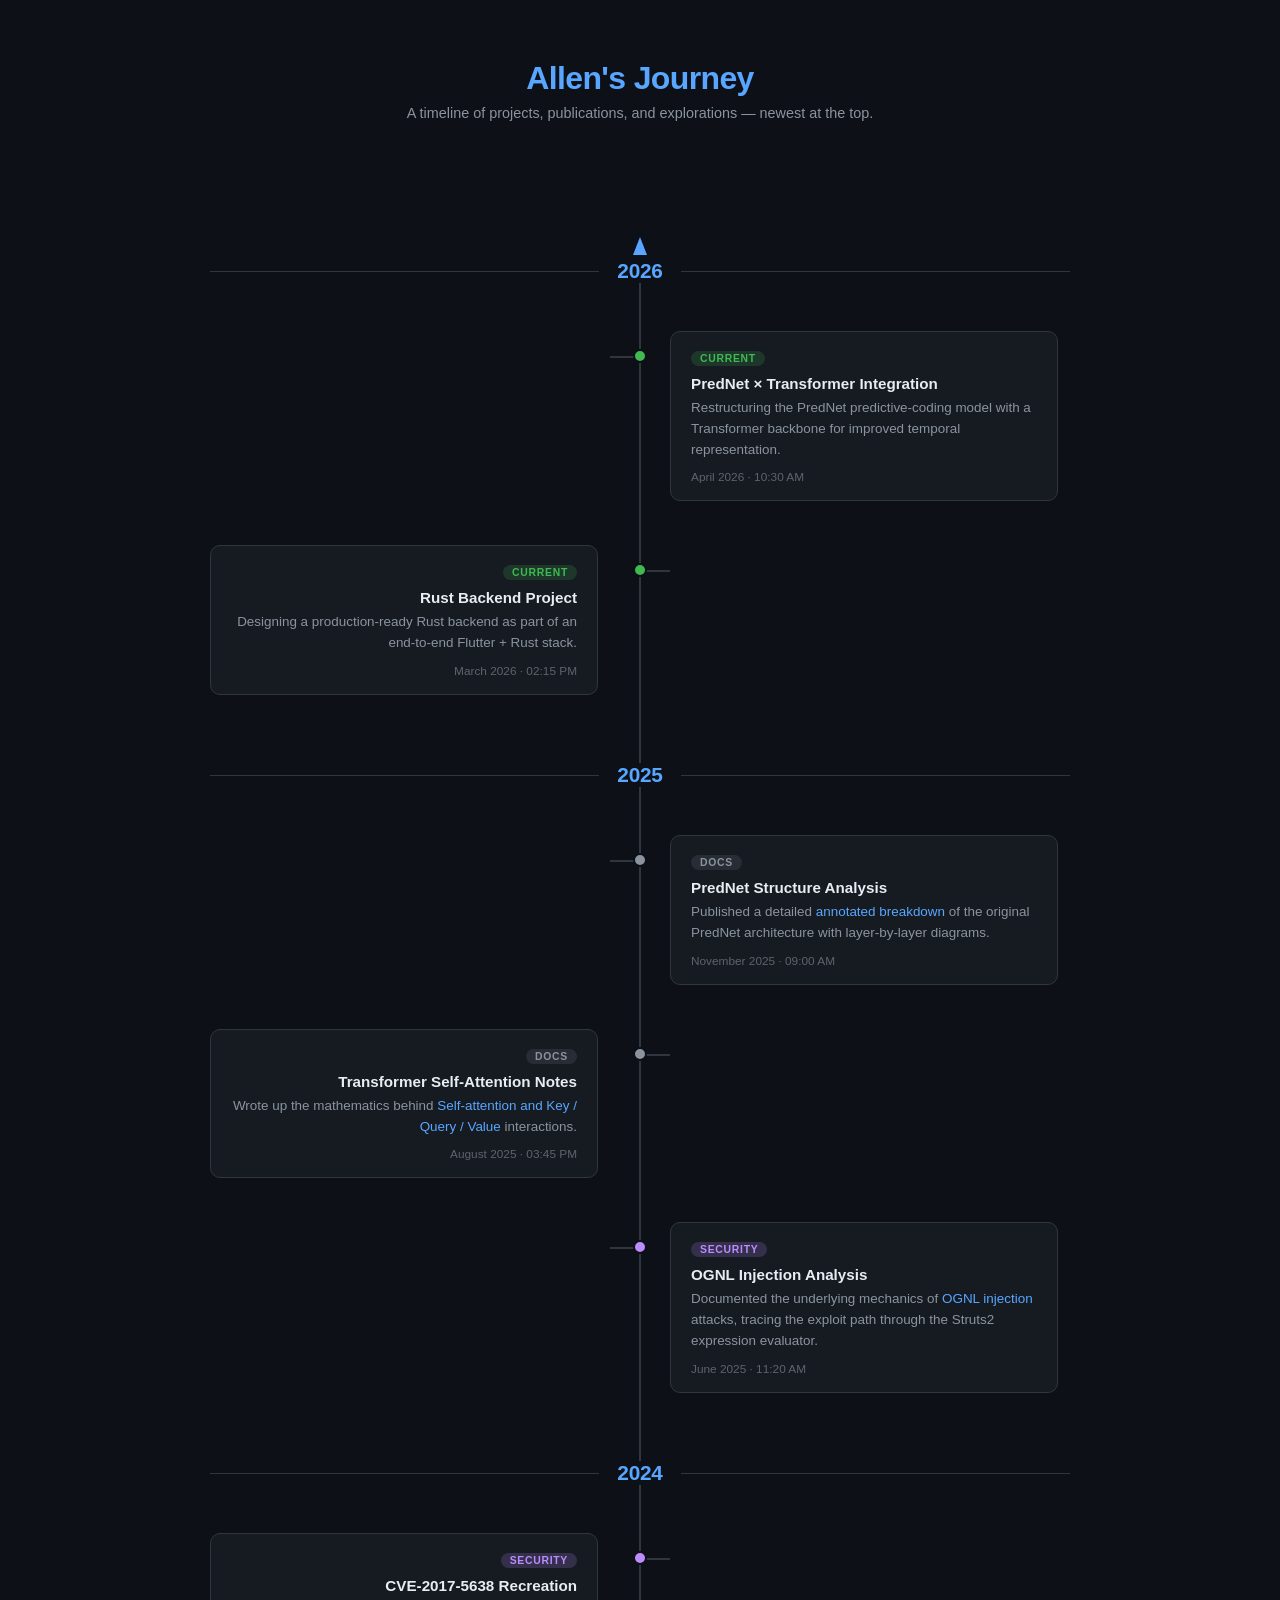
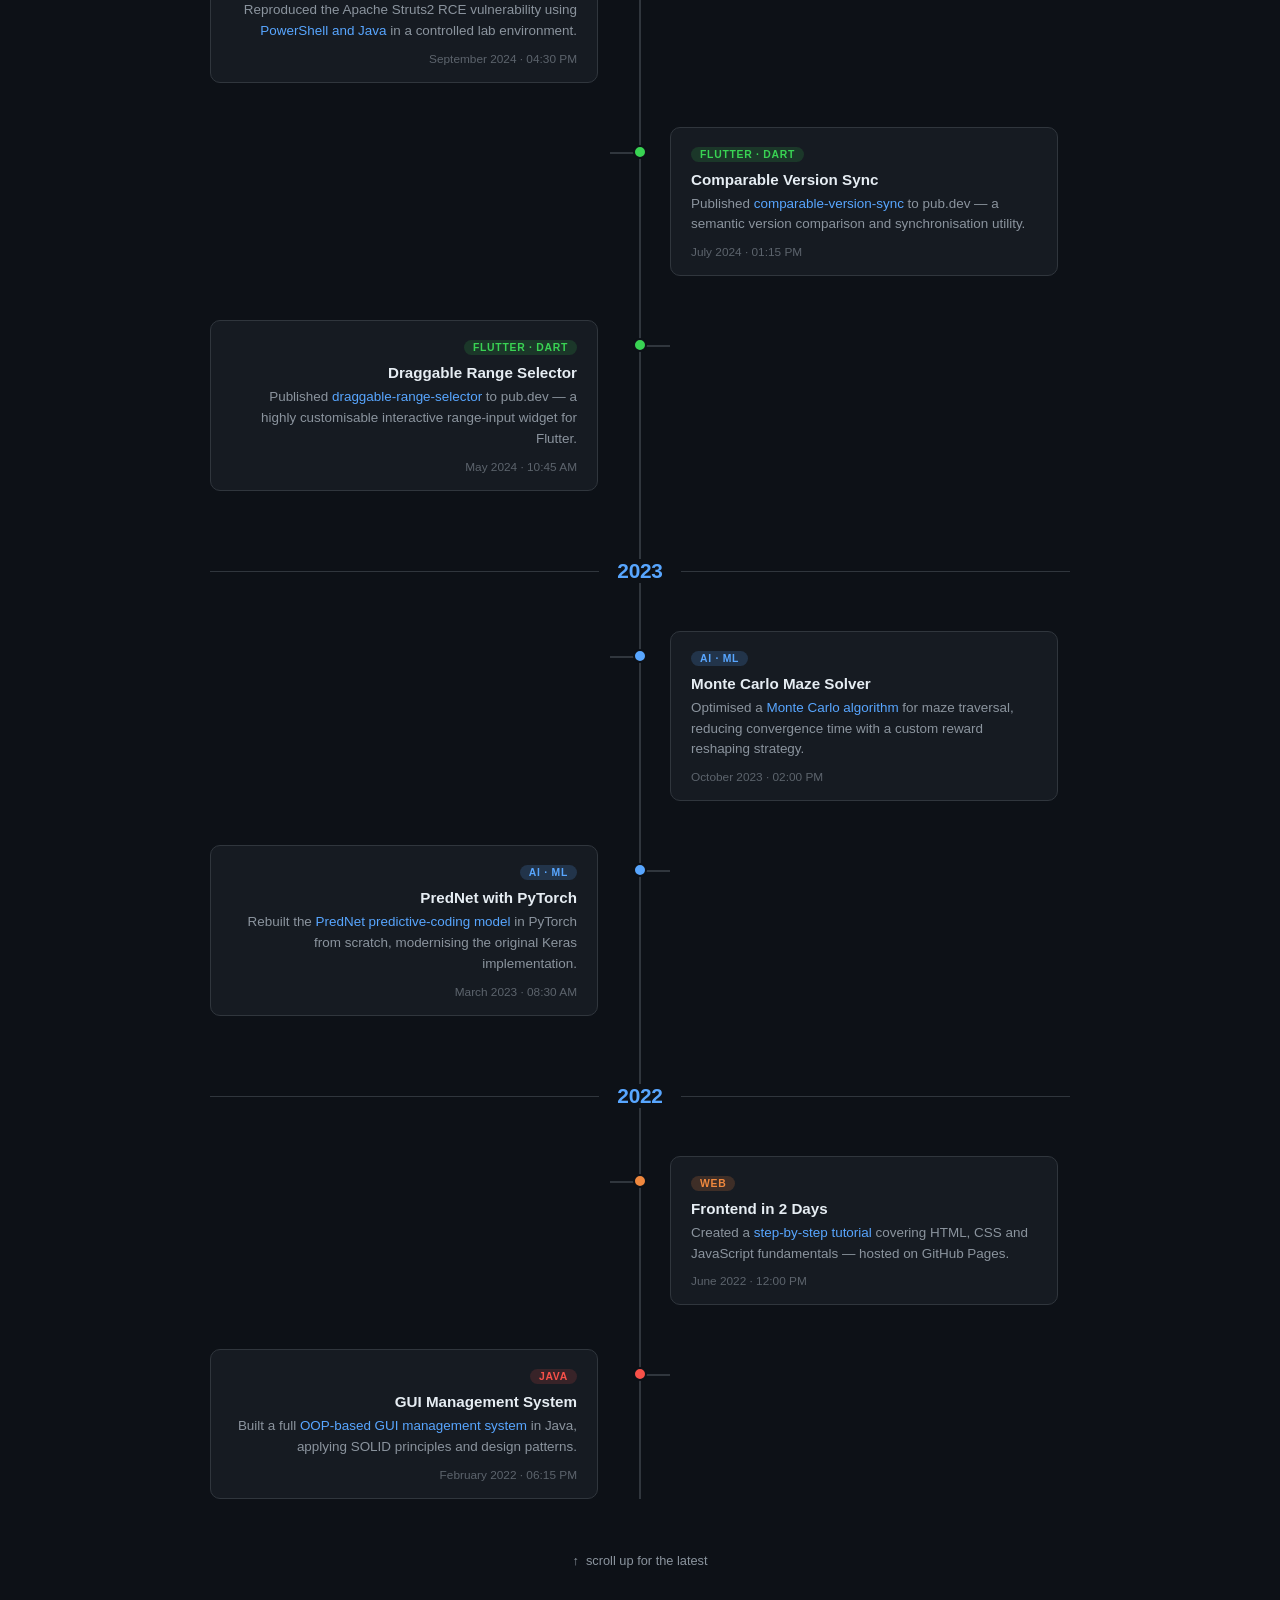
==== Timeline/timeline.html @ 2f01b24b "feat(timeline): add initial timeline HTML structure" ====
<!DOCTYPE html>
<html lang="en">
<head>
  <meta charset="UTF-8" />
  <meta name="viewport" content="width=device-width, initial-scale=1.0" />
  <title>Allen's Timeline</title>
  <style>
    :root {
      --bg:       #0d1117;
      --surface:  #161b22;
      --border:   #30363d;
      --text:     #e6edf3;
      --muted:    #8b949e;
      --accent:   #58a6ff;
      --green:    #3fb950;
      --orange:   #f0883e;
      --purple:   #bc8cff;
      --red:      #f85149;
      --teal:     #39d353;
    }

    *, *::before, *::after { box-sizing: border-box; margin: 0; padding: 0; }

    body {
      background: var(--bg);
      color: var(--text);
      font-family: -apple-system, BlinkMacSystemFont, "Segoe UI", Roboto, sans-serif;
      min-height: 100vh;
      padding: 0 20px 100px;
    }

    /* ── Header ── */
    .page-header {
      text-align: center;
      padding: 60px 0 70px;
    }
    .page-header h1 {
      font-size: 2rem;
      color: var(--accent);
      letter-spacing: -0.02em;
    }
    .page-header p {
      margin-top: 8px;
      color: var(--muted);
      font-size: 0.9rem;
    }

    /* ── Timeline wrapper ── */
    .timeline {
      position: relative;
      max-width: 860px;
      margin: 0 auto;

      /* The vertical spine */
      --spine-left: 50%;
    }

    /* Spine line */
    .timeline::before {
      content: "";
      position: absolute;
      top: 0; bottom: 0;
      left: var(--spine-left);
      width: 2px;
      background: var(--border);
      transform: translateX(-50%);
    }

    /* ↑ Arrow at the very top */
    .timeline-arrow {
      position: absolute;
      top: -22px;
      left: var(--spine-left);
      transform: translateX(-50%);
      width: 0; height: 0;
      border-left:  7px solid transparent;
      border-right: 7px solid transparent;
      border-bottom: 18px solid var(--accent);
    }

    /* ── Individual items ── */
    /*
      HOW TO ADD A NEW ITEM
      ─────────────────────
      Copy one of the blocks below and paste it ABOVE the existing ones
      (newest items go at the top).

      Use  class="timeline-item right"  →  content on the RIGHT side
      Use  class="timeline-item left"   →  content on the LEFT side

      Change the dot colour with  style="--dot: #yourcolor"
      Pick a tag class: .tag-current  .tag-ai  .tag-web
                        .tag-security .tag-mobile .tag-systems .tag-docs
    */
    .timeline-item {
      position: relative;
      display: flex;
      align-items: flex-start;
      margin-bottom: 44px;
      /* Entrance animation (JS adds .visible) */
      opacity: 0;
      transform: translateY(18px);
      transition: opacity 0.45s ease, transform 0.45s ease;
    }
    .timeline-item.visible {
      opacity: 1;
      transform: translateY(0);
    }

    /* Dot on the spine */
    .timeline-dot {
      --dot: var(--accent);
      position: absolute;
      left: var(--spine-left);
      top: 18px;
      width: 14px; height: 14px;
      border-radius: 50%;
      background: var(--dot);
      border: 2px solid var(--bg);
      transform: translateX(-50%);
      z-index: 1;
      transition: transform 0.2s;
    }
    .timeline-item:hover .timeline-dot { transform: translateX(-50%) scale(1.35); }

    /* Content card */
    .timeline-content {
      width: calc(50% - 42px);
      background: var(--surface);
      border: 1px solid var(--border);
      border-radius: 10px;
      padding: 16px 20px;
      transition: border-color 0.2s, box-shadow 0.2s;
    }
    .timeline-content:hover {
      border-color: var(--accent);
      box-shadow: 0 0 0 1px var(--accent)22;
    }

    /* RIGHT side: card sits to the right of the spine */
    .timeline-item.right .timeline-content { margin-left: calc(50% + 30px); }

    /* LEFT side: card sits to the left of the spine */
    .timeline-item.left  .timeline-content { margin-right: calc(50% + 30px); text-align: right; }

    /* Connector line (card → dot) */
    .timeline-content::before {
      content: "";
      position: absolute;
      top: 25px;
      height: 2px;
      width: 30px;
      background: var(--border);
    }
    .timeline-item.right .timeline-content::before { left: calc(50% - 30px); }
    .timeline-item.left  .timeline-content::before { right: calc(50% - 30px); }

    /* ── Tags ── */
    .tag {
      display: inline-block;
      font-size: 0.65rem;
      font-weight: 700;
      text-transform: uppercase;
      letter-spacing: 0.07em;
      padding: 2px 9px;
      border-radius: 20px;
      margin-bottom: 9px;
    }
    .tag-current  { background: rgba(63,185,80,.18);  color: var(--green);  }
    .tag-ai       { background: rgba(88,166,255,.18); color: var(--accent); }
    .tag-web      { background: rgba(240,136,62,.18); color: var(--orange); }
    .tag-security { background: rgba(188,140,255,.18);color: var(--purple); }
    .tag-mobile   { background: rgba(57,211,83,.15);  color: var(--teal);   }
    .tag-systems  { background: rgba(248,81,73,.15);  color: var(--red);    }
    .tag-docs     { background: rgba(139,148,158,.15);color: var(--muted);  }

    .timeline-content h3 {
      font-size: 0.95rem;
      font-weight: 600;
      margin-bottom: 6px;
    }
    .timeline-content p {
      font-size: 0.84rem;
      color: var(--muted);
      line-height: 1.55;
    }
    .timeline-content a {
      color: var(--accent);
      text-decoration: none;
    }
    .timeline-content a:hover { text-decoration: underline; }

    .timeline-date {
      margin-top: 10px;
      font-size: 0.74rem;
      color: var(--muted);
      opacity: 0.6;
    }

    /* ── Year separator ── */
    .timeline-year {
      position: relative;
      margin: 68px 0 48px;
      text-align: center;
      opacity: 0;
      transform: translateY(18px);
      transition: opacity 0.45s ease 0.1s, transform 0.45s ease 0.1s;
    }
    .timeline-year.visible {
      opacity: 1;
      transform: translateY(0);
    }

    .timeline-year-label {
      display: inline-block;
      font-size: 1.3rem;
      font-weight: 700;
      color: var(--accent);
      background: var(--bg);
      padding: 0 18px;
      position: relative;
      z-index: 2;
      letter-spacing: -0.01em;
    }

    .timeline-year::before {
      content: "";
      position: absolute;
      top: 50%;
      left: 0; right: 0;
      height: 1px;
      background: var(--border);
      z-index: 1;
    }

    /* ── End label ── */
    .timeline-end {
      text-align: center;
      margin-top: 10px;
      color: var(--muted);
      font-size: 0.8rem;
      padding-top: 10px;
    }

    /* ── Scroll-to-top button ── */
    #back-to-top {
      position: fixed;
      bottom: 28px; right: 28px;
      width: 42px; height: 42px;
      border-radius: 50%;
      background: var(--accent);
      color: #000;
      font-size: 1.1rem;
      border: none;
      cursor: pointer;
      display: flex; align-items: center; justify-content: center;
      opacity: 0;
      pointer-events: none;
      transition: opacity 0.3s, transform 0.2s;
      z-index: 999;
    }
    #back-to-top.show { opacity: 1; pointer-events: auto; }
    #back-to-top:hover { transform: scale(1.1); }

    /* ── Mobile: single column ── */
    @media (max-width: 580px) {
      .timeline { --spine-left: 22px; }
      .timeline-item.right .timeline-content,
      .timeline-item.left  .timeline-content {
        margin-left: 50px;
        margin-right: 0;
        width: calc(100% - 50px);
        text-align: left;
      }
      .timeline-item.right .timeline-content::before,
      .timeline-item.left  .timeline-content::before {
        left: -30px; right: auto;
      }
    }
  </style>
</head>
<body>

<header class="page-header">
  <h1>Allen's Journey</h1>
  <p>A timeline of projects, publications, and explorations — newest at the top.</p>
</header>

<div class="timeline">
  <div class="timeline-arrow"></div>

  <!-- ╔══════════════════════════════════════════════╗
       ║  HOW TO ADD ITEMS:                          ║
       ║  1. Find or create a year section            ║
       ║  2. Paste a block with class="right/left"   ║
       ║  3. Fill: date, time, tag, title, description║
       ║  Use: data-year="2026" on the outer div     ║
       ╚══════════════════════════════════════════════╝ -->

  <!-- ════════════════════════════════════════════ 2026 ════════════════════════════════════════════ -->
  <div class="timeline-year visible" data-year="2026">
    <div class="timeline-year-label">2026</div>
  </div>

  <div class="timeline-item right" data-year="2026">
    <div class="timeline-dot" style="--dot: var(--green)"></div>
    <div class="timeline-content">
      <span class="tag tag-current">Current</span>
      <h3>PredNet × Transformer Integration</h3>
      <p>Restructuring the PredNet predictive-coding model with a Transformer backbone for improved temporal representation.</p>
      <div class="timeline-date">April 2026 · 10:30 AM</div>
    </div>
  </div>

  <div class="timeline-item left" data-year="2026">
    <div class="timeline-dot" style="--dot: var(--green)"></div>
    <div class="timeline-content">
      <span class="tag tag-current">Current</span>
      <h3>Rust Backend Project</h3>
      <p>Designing a production-ready Rust backend as part of an end-to-end Flutter + Rust stack.</p>
      <div class="timeline-date">March 2026 · 02:15 PM</div>
    </div>
  </div>

  <!-- ════════════════════════════════════════════ 2025 ════════════════════════════════════════════ -->
  <div class="timeline-year" data-year="2025">
    <div class="timeline-year-label">2025</div>
  </div>

  <div class="timeline-item right" data-year="2025">
    <div class="timeline-dot" style="--dot: var(--muted)"></div>
    <div class="timeline-content">
      <span class="tag tag-docs">Docs</span>
      <h3>PredNet Structure Analysis</h3>
      <p>Published a detailed <a href="https://github.com/AIPEAC/PredNet-with-Transformer/blob/main/_docs/Original_Prenet_Design.pdf" target="_blank">annotated breakdown</a> of the original PredNet architecture with layer-by-layer diagrams.</p>
      <div class="timeline-date">November 2025 · 09:00 AM</div>
    </div>
  </div>

  <div class="timeline-item left" data-year="2025">
    <div class="timeline-dot" style="--dot: var(--muted)"></div>
    <div class="timeline-content">
      <span class="tag tag-docs">Docs</span>
      <h3>Transformer Self-Attention Notes</h3>
      <p>Wrote up the mathematics behind <a href="AI_architectures/Transformer.md" target="_blank">Self-attention and Key / Query / Value</a> interactions.</p>
      <div class="timeline-date">August 2025 · 03:45 PM</div>
    </div>
  </div>

  <div class="timeline-item right" data-year="2025">
    <div class="timeline-dot" style="--dot: var(--purple)"></div>
    <div class="timeline-content">
      <span class="tag tag-security">Security</span>
      <h3>OGNL Injection Analysis</h3>
      <p>Documented the underlying mechanics of <a href="https://github.com/AIPEACS/SC3010-Computer-Security/" target="_blank">OGNL injection</a> attacks, tracing the exploit path through the Struts2 expression evaluator.</p>
      <div class="timeline-date">June 2025 · 11:20 AM</div>
    </div>
  </div>

  <!-- ════════════════════════════════════════════ 2024 ════════════════════════════════════════════ -->
  <div class="timeline-year" data-year="2024">
    <div class="timeline-year-label">2024</div>
  </div>

  <div class="timeline-item left" data-year="2024">
    <div class="timeline-dot" style="--dot: var(--purple)"></div>
    <div class="timeline-content">
      <span class="tag tag-security">Security</span>
      <h3>CVE-2017-5638 Recreation</h3>
      <p>Reproduced the Apache Struts2 RCE vulnerability using <a href="https://github.com/AIPEACS/SC3010-Computer-Security" target="_blank">PowerShell and Java</a> in a controlled lab environment.</p>
      <div class="timeline-date">September 2024 · 04:30 PM</div>
    </div>
  </div>

  <div class="timeline-item right" data-year="2024">
    <div class="timeline-dot" style="--dot: var(--teal)"></div>
    <div class="timeline-content">
      <span class="tag tag-mobile">Flutter · Dart</span>
      <h3>Comparable Version Sync</h3>
      <p>Published <a href="https://github.com/AIPEAC/comparable-version-sync" target="_blank">comparable-version-sync</a> to pub.dev — a semantic version comparison and synchronisation utility.</p>
      <div class="timeline-date">July 2024 · 01:15 PM</div>
    </div>
  </div>

  <div class="timeline-item left" data-year="2024">
    <div class="timeline-dot" style="--dot: var(--teal)"></div>
    <div class="timeline-content">
      <span class="tag tag-mobile">Flutter · Dart</span>
      <h3>Draggable Range Selector</h3>
      <p>Published <a href="https://github.com/AIPEAC/draggable-range-selector" target="_blank">draggable-range-selector</a> to pub.dev — a highly customisable interactive range-input widget for Flutter.</p>
      <div class="timeline-date">May 2024 · 10:45 AM</div>
    </div>
  </div>

  <!-- ════════════════════════════════════════════ 2023 ════════════════════════════════════════════ -->
  <div class="timeline-year" data-year="2023">
    <div class="timeline-year-label">2023</div>
  </div>

  <div class="timeline-item right" data-year="2023">
    <div class="timeline-dot" style="--dot: var(--accent)"></div>
    <div class="timeline-content">
      <span class="tag tag-ai">AI · ML</span>
      <h3>Monte Carlo Maze Solver</h3>
      <p>Optimised a <a href="https://github.com/AIPEACS/SC3000-AI/blob/main/README.md#notable-developments" target="_blank">Monte Carlo algorithm</a> for maze traversal, reducing convergence time with a custom reward reshaping strategy.</p>
      <div class="timeline-date">October 2023 · 02:00 PM</div>
    </div>
  </div>

  <div class="timeline-item left" data-year="2023">
    <div class="timeline-dot" style="--dot: var(--accent)"></div>
    <div class="timeline-content">
      <span class="tag tag-ai">AI · ML</span>
      <h3>PredNet with PyTorch</h3>
      <p>Rebuilt the <a href="https://github.com/AIPEAC/PyTorch-PredNet" target="_blank">PredNet predictive-coding model</a> in PyTorch from scratch, modernising the original Keras implementation.</p>
      <div class="timeline-date">March 2023 · 08:30 AM</div>
    </div>
  </div>

  <!-- ════════════════════════════════════════════ 2022 ════════════════════════════════════════════ -->
  <div class="timeline-year" data-year="2022">
    <div class="timeline-year-label">2022</div>
  </div>

  <div class="timeline-item right" data-year="2022">
    <div class="timeline-dot" style="--dot: var(--orange)"></div>
    <div class="timeline-content">
      <span class="tag tag-web">Web</span>
      <h3>Frontend in 2 Days</h3>
      <p>Created a <a href="https://aipeac.github.io/Frontend-in-2-days/" target="_blank">step-by-step tutorial</a> covering HTML, CSS and JavaScript fundamentals — hosted on GitHub Pages.</p>
      <div class="timeline-date">June 2022 · 12:00 PM</div>
    </div>
  </div>

  <div class="timeline-item left" data-year="2022">
    <div class="timeline-dot" style="--dot: var(--red)"></div>
    <div class="timeline-content">
      <span class="tag tag-systems">Java</span>
      <h3>GUI Management System</h3>
      <p>Built a full <a href="https://github.com/AIPEACS/SC2002-OOP" target="_blank">OOP-based GUI management system</a> in Java, applying SOLID principles and design patterns.</p>
      <div class="timeline-date">February 2022 · 06:15 PM</div>
    </div>
  </div>

</div>

<div class="timeline-end">↑ &nbsp;scroll up for the latest</div>

<!-- Scroll-to-top button -->
<button id="back-to-top" title="Back to top" aria-label="Scroll to top">↑</button>

<script>
  /* ── Entrance animations via IntersectionObserver ── */
  const items = document.querySelectorAll('.timeline-item');
  const years = document.querySelectorAll('.timeline-year');

  const observer = new IntersectionObserver((entries) => {
    entries.forEach(entry => {
      if (entry.isIntersecting) {
        entry.target.classList.add('visible');
      }
    });
  }, { threshold: 0.12 });

  items.forEach(item => observer.observe(item));
  years.forEach(year => observer.observe(year));

  /* ── Scroll-to-top button ── */
  const btn = document.getElementById('back-to-top');

  window.addEventListener('scroll', () => {
    btn.classList.toggle('show', window.scrollY > 320);
  }, { passive: true });

  btn.addEventListener('click', () => {
    window.scrollTo({ top: 0, behavior: 'smooth' });
  });
</script>

</body>
</html>
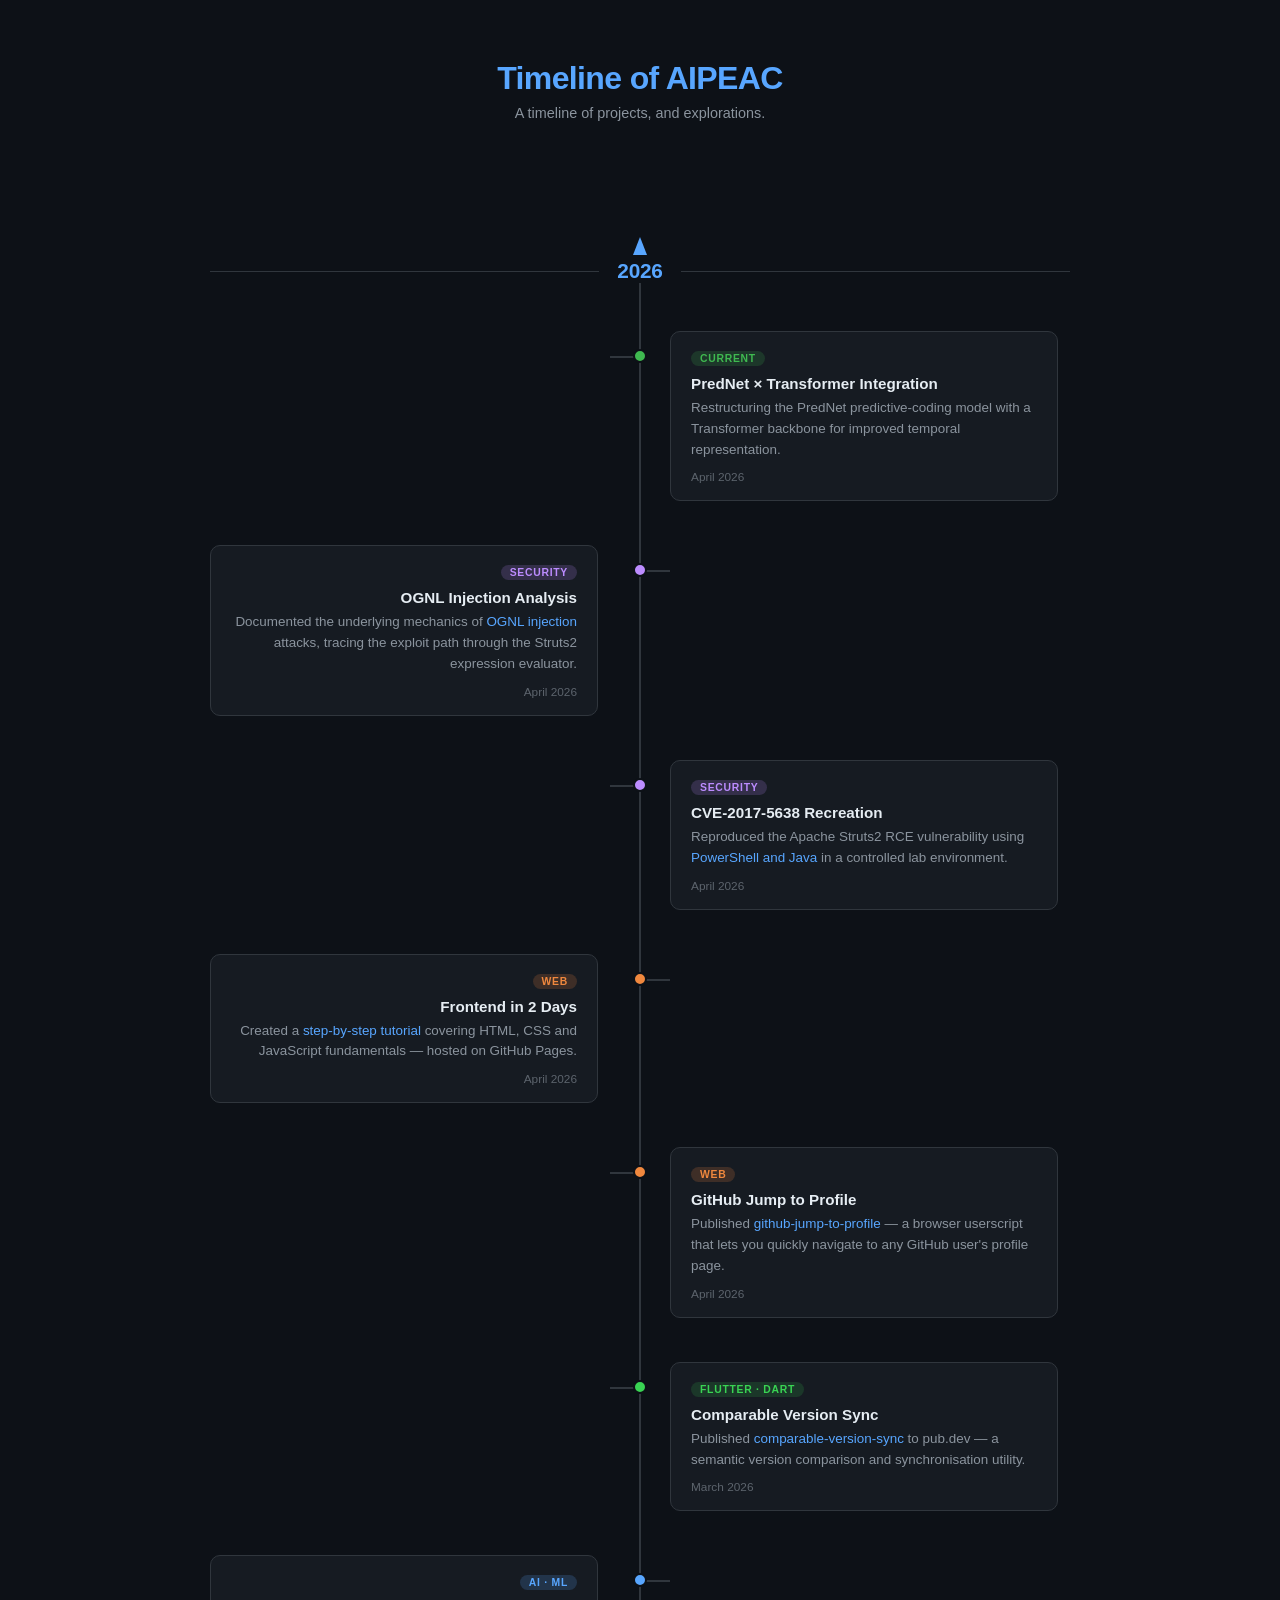
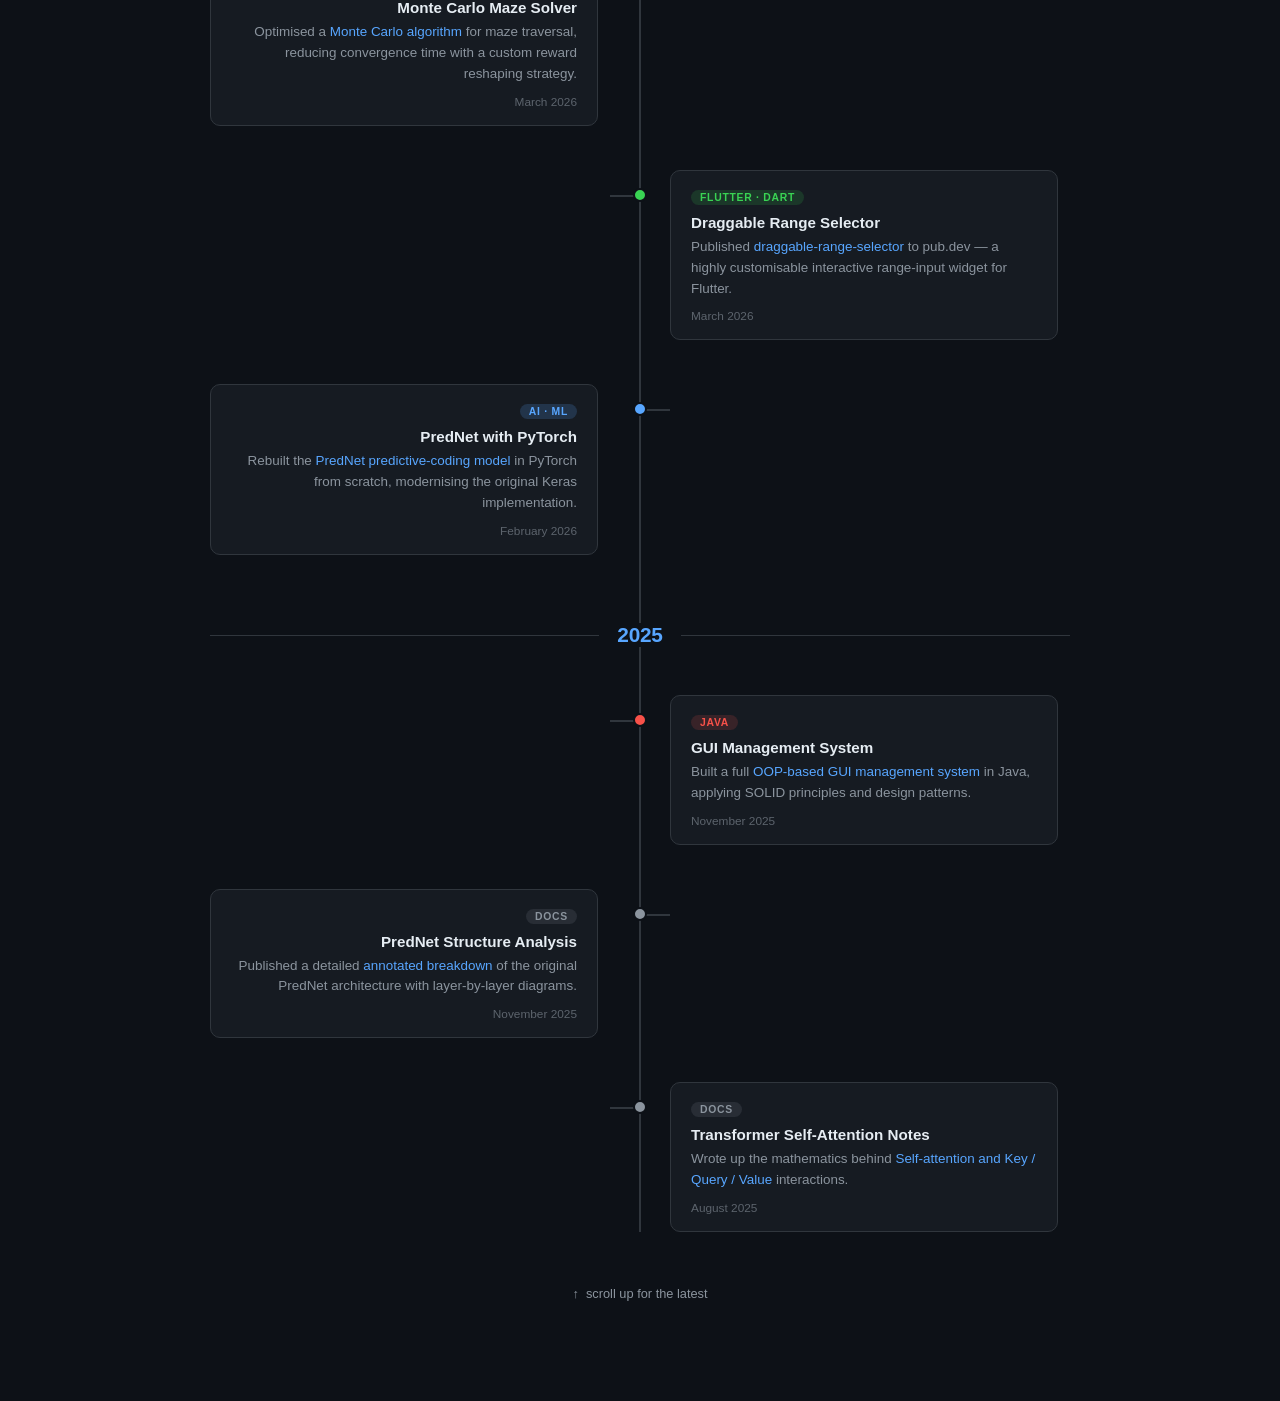
==== commit 855c23fa: "feat(timeline): update timeline header and content" ====
--- a/Timeline/timeline.html
+++ b/Timeline/timeline.html
@@ -282,8 +282,8 @@
 <body>
 
 <header class="page-header">
-  <h1>Allen's Journey</h1>
-  <p>A timeline of projects, publications, and explorations — newest at the top.</p>
+  <h1>Timeline of AIPEAC</h1>
+  <p>A timeline of projects, and explorations.</p>
 </header>
 
 <div class="timeline">
@@ -308,17 +308,87 @@
       <span class="tag tag-current">Current</span>
       <h3>PredNet × Transformer Integration</h3>
       <p>Restructuring the PredNet predictive-coding model with a Transformer backbone for improved temporal representation.</p>
-      <div class="timeline-date">April 2026 · 10:30 AM</div>
+      <div class="timeline-date">April 2026</div>
     </div>
   </div>
 
   <div class="timeline-item left" data-year="2026">
-    <div class="timeline-dot" style="--dot: var(--green)"></div>
-    <div class="timeline-content">
-      <span class="tag tag-current">Current</span>
-      <h3>Rust Backend Project</h3>
-      <p>Designing a production-ready Rust backend as part of an end-to-end Flutter + Rust stack.</p>
-      <div class="timeline-date">March 2026 · 02:15 PM</div>
+    <div class="timeline-dot" style="--dot: var(--purple)"></div>
+    <div class="timeline-content">
+      <span class="tag tag-security">Security</span>
+      <h3>OGNL Injection Analysis</h3>
+      <p>Documented the underlying mechanics of <a href="https://github.com/AIPEACS/SC3010-Computer-Security/" target="_blank">OGNL injection</a> attacks, tracing the exploit path through the Struts2 expression evaluator.</p>
+      <div class="timeline-date">April 2026</div>
+    </div>
+  </div>
+
+  <div class="timeline-item right" data-year="2026">
+    <div class="timeline-dot" style="--dot: var(--purple)"></div>
+    <div class="timeline-content">
+      <span class="tag tag-security">Security</span>
+      <h3>CVE-2017-5638 Recreation</h3>
+      <p>Reproduced the Apache Struts2 RCE vulnerability using <a href="https://github.com/AIPEACS/SC3010-Computer-Security" target="_blank">PowerShell and Java</a> in a controlled lab environment.</p>
+      <div class="timeline-date">April 2026</div>
+    </div>
+  </div>
+
+  <div class="timeline-item left" data-year="2026">
+    <div class="timeline-dot" style="--dot: var(--orange)"></div>
+    <div class="timeline-content">
+      <span class="tag tag-web">Web</span>
+      <h3>Frontend in 2 Days</h3>
+      <p>Created a <a href="https://aipeac.github.io/Frontend-in-2-days/" target="_blank">step-by-step tutorial</a> covering HTML, CSS and JavaScript fundamentals — hosted on GitHub Pages.</p>
+      <div class="timeline-date">April 2026</div>
+    </div>
+  </div>
+
+  <div class="timeline-item right" data-year="2026">
+    <div class="timeline-dot" style="--dot: var(--orange)"></div>
+    <div class="timeline-content">
+      <span class="tag tag-web">Web</span>
+      <h3>GitHub Jump to Profile</h3>
+      <p>Published <a href="https://github.com/AIPEACM/github-jump-to-profile" target="_blank">github-jump-to-profile</a> — a browser userscript that lets you quickly navigate to any GitHub user's profile page.</p>
+      <div class="timeline-date">April 2026</div>
+    </div>
+  </div>
+
+  <div class="timeline-item right" data-year="2026">
+    <div class="timeline-dot" style="--dot: var(--teal)"></div>
+    <div class="timeline-content">
+      <span class="tag tag-mobile">Flutter · Dart</span>
+      <h3>Comparable Version Sync</h3>
+      <p>Published <a href="https://github.com/AIPEAC/comparable-version-sync" target="_blank">comparable-version-sync</a> to pub.dev — a semantic version comparison and synchronisation utility.</p>
+      <div class="timeline-date">March 2026</div>
+    </div>
+  </div>
+
+  <div class="timeline-item left" data-year="2026">
+    <div class="timeline-dot" style="--dot: var(--accent)"></div>
+    <div class="timeline-content">
+      <span class="tag tag-ai">AI · ML</span>
+      <h3>Monte Carlo Maze Solver</h3>
+      <p>Optimised a <a href="https://github.com/AIPEACS/SC3000-AI/blob/main/README.md#notable-developments" target="_blank">Monte Carlo algorithm</a> for maze traversal, reducing convergence time with a custom reward reshaping strategy.</p>
+      <div class="timeline-date">March 2026</div>
+    </div>
+  </div>
+
+  <div class="timeline-item right" data-year="2026">
+    <div class="timeline-dot" style="--dot: var(--teal)"></div>
+    <div class="timeline-content">
+      <span class="tag tag-mobile">Flutter · Dart</span>
+      <h3>Draggable Range Selector</h3>
+      <p>Published <a href="https://github.com/AIPEAC/draggable-range-selector" target="_blank">draggable-range-selector</a> to pub.dev — a highly customisable interactive range-input widget for Flutter.</p>
+      <div class="timeline-date">March 2026</div>
+    </div>
+  </div>
+
+  <div class="timeline-item left" data-year="2026">
+    <div class="timeline-dot" style="--dot: var(--accent)"></div>
+    <div class="timeline-content">
+      <span class="tag tag-ai">AI · ML</span>
+      <h3>PredNet with PyTorch</h3>
+      <p>Rebuilt the <a href="https://github.com/AIPEAC/PyTorch-PredNet" target="_blank">PredNet predictive-coding model</a> in PyTorch from scratch, modernising the original Keras implementation.</p>
+      <div class="timeline-date">February 2026</div>
     </div>
   </div>
 
@@ -328,117 +398,32 @@
   </div>
 
   <div class="timeline-item right" data-year="2025">
+    <div class="timeline-dot" style="--dot: var(--red)"></div>
+    <div class="timeline-content">
+      <span class="tag tag-systems">Java</span>
+      <h3>GUI Management System</h3>
+      <p>Built a full <a href="https://github.com/AIPEACS/SC2002-OOP" target="_blank">OOP-based GUI management system</a> in Java, applying SOLID principles and design patterns.</p>
+      <div class="timeline-date">November 2025</div>
+    </div>
+  </div>
+
+  <div class="timeline-item left" data-year="2025">
     <div class="timeline-dot" style="--dot: var(--muted)"></div>
     <div class="timeline-content">
       <span class="tag tag-docs">Docs</span>
       <h3>PredNet Structure Analysis</h3>
       <p>Published a detailed <a href="https://github.com/AIPEAC/PredNet-with-Transformer/blob/main/_docs/Original_Prenet_Design.pdf" target="_blank">annotated breakdown</a> of the original PredNet architecture with layer-by-layer diagrams.</p>
-      <div class="timeline-date">November 2025 · 09:00 AM</div>
-    </div>
-  </div>
-
-  <div class="timeline-item left" data-year="2025">
+      <div class="timeline-date">November 2025</div>
+    </div>
+  </div>
+
+  <div class="timeline-item right" data-year="2025">
     <div class="timeline-dot" style="--dot: var(--muted)"></div>
     <div class="timeline-content">
       <span class="tag tag-docs">Docs</span>
       <h3>Transformer Self-Attention Notes</h3>
       <p>Wrote up the mathematics behind <a href="AI_architectures/Transformer.md" target="_blank">Self-attention and Key / Query / Value</a> interactions.</p>
-      <div class="timeline-date">August 2025 · 03:45 PM</div>
-    </div>
-  </div>
-
-  <div class="timeline-item right" data-year="2025">
-    <div class="timeline-dot" style="--dot: var(--purple)"></div>
-    <div class="timeline-content">
-      <span class="tag tag-security">Security</span>
-      <h3>OGNL Injection Analysis</h3>
-      <p>Documented the underlying mechanics of <a href="https://github.com/AIPEACS/SC3010-Computer-Security/" target="_blank">OGNL injection</a> attacks, tracing the exploit path through the Struts2 expression evaluator.</p>
-      <div class="timeline-date">June 2025 · 11:20 AM</div>
-    </div>
-  </div>
-
-  <!-- ════════════════════════════════════════════ 2024 ════════════════════════════════════════════ -->
-  <div class="timeline-year" data-year="2024">
-    <div class="timeline-year-label">2024</div>
-  </div>
-
-  <div class="timeline-item left" data-year="2024">
-    <div class="timeline-dot" style="--dot: var(--purple)"></div>
-    <div class="timeline-content">
-      <span class="tag tag-security">Security</span>
-      <h3>CVE-2017-5638 Recreation</h3>
-      <p>Reproduced the Apache Struts2 RCE vulnerability using <a href="https://github.com/AIPEACS/SC3010-Computer-Security" target="_blank">PowerShell and Java</a> in a controlled lab environment.</p>
-      <div class="timeline-date">September 2024 · 04:30 PM</div>
-    </div>
-  </div>
-
-  <div class="timeline-item right" data-year="2024">
-    <div class="timeline-dot" style="--dot: var(--teal)"></div>
-    <div class="timeline-content">
-      <span class="tag tag-mobile">Flutter · Dart</span>
-      <h3>Comparable Version Sync</h3>
-      <p>Published <a href="https://github.com/AIPEAC/comparable-version-sync" target="_blank">comparable-version-sync</a> to pub.dev — a semantic version comparison and synchronisation utility.</p>
-      <div class="timeline-date">July 2024 · 01:15 PM</div>
-    </div>
-  </div>
-
-  <div class="timeline-item left" data-year="2024">
-    <div class="timeline-dot" style="--dot: var(--teal)"></div>
-    <div class="timeline-content">
-      <span class="tag tag-mobile">Flutter · Dart</span>
-      <h3>Draggable Range Selector</h3>
-      <p>Published <a href="https://github.com/AIPEAC/draggable-range-selector" target="_blank">draggable-range-selector</a> to pub.dev — a highly customisable interactive range-input widget for Flutter.</p>
-      <div class="timeline-date">May 2024 · 10:45 AM</div>
-    </div>
-  </div>
-
-  <!-- ════════════════════════════════════════════ 2023 ════════════════════════════════════════════ -->
-  <div class="timeline-year" data-year="2023">
-    <div class="timeline-year-label">2023</div>
-  </div>
-
-  <div class="timeline-item right" data-year="2023">
-    <div class="timeline-dot" style="--dot: var(--accent)"></div>
-    <div class="timeline-content">
-      <span class="tag tag-ai">AI · ML</span>
-      <h3>Monte Carlo Maze Solver</h3>
-      <p>Optimised a <a href="https://github.com/AIPEACS/SC3000-AI/blob/main/README.md#notable-developments" target="_blank">Monte Carlo algorithm</a> for maze traversal, reducing convergence time with a custom reward reshaping strategy.</p>
-      <div class="timeline-date">October 2023 · 02:00 PM</div>
-    </div>
-  </div>
-
-  <div class="timeline-item left" data-year="2023">
-    <div class="timeline-dot" style="--dot: var(--accent)"></div>
-    <div class="timeline-content">
-      <span class="tag tag-ai">AI · ML</span>
-      <h3>PredNet with PyTorch</h3>
-      <p>Rebuilt the <a href="https://github.com/AIPEAC/PyTorch-PredNet" target="_blank">PredNet predictive-coding model</a> in PyTorch from scratch, modernising the original Keras implementation.</p>
-      <div class="timeline-date">March 2023 · 08:30 AM</div>
-    </div>
-  </div>
-
-  <!-- ════════════════════════════════════════════ 2022 ════════════════════════════════════════════ -->
-  <div class="timeline-year" data-year="2022">
-    <div class="timeline-year-label">2022</div>
-  </div>
-
-  <div class="timeline-item right" data-year="2022">
-    <div class="timeline-dot" style="--dot: var(--orange)"></div>
-    <div class="timeline-content">
-      <span class="tag tag-web">Web</span>
-      <h3>Frontend in 2 Days</h3>
-      <p>Created a <a href="https://aipeac.github.io/Frontend-in-2-days/" target="_blank">step-by-step tutorial</a> covering HTML, CSS and JavaScript fundamentals — hosted on GitHub Pages.</p>
-      <div class="timeline-date">June 2022 · 12:00 PM</div>
-    </div>
-  </div>
-
-  <div class="timeline-item left" data-year="2022">
-    <div class="timeline-dot" style="--dot: var(--red)"></div>
-    <div class="timeline-content">
-      <span class="tag tag-systems">Java</span>
-      <h3>GUI Management System</h3>
-      <p>Built a full <a href="https://github.com/AIPEACS/SC2002-OOP" target="_blank">OOP-based GUI management system</a> in Java, applying SOLID principles and design patterns.</p>
-      <div class="timeline-date">February 2022 · 06:15 PM</div>
+      <div class="timeline-date">August 2025</div>
     </div>
   </div>
 
